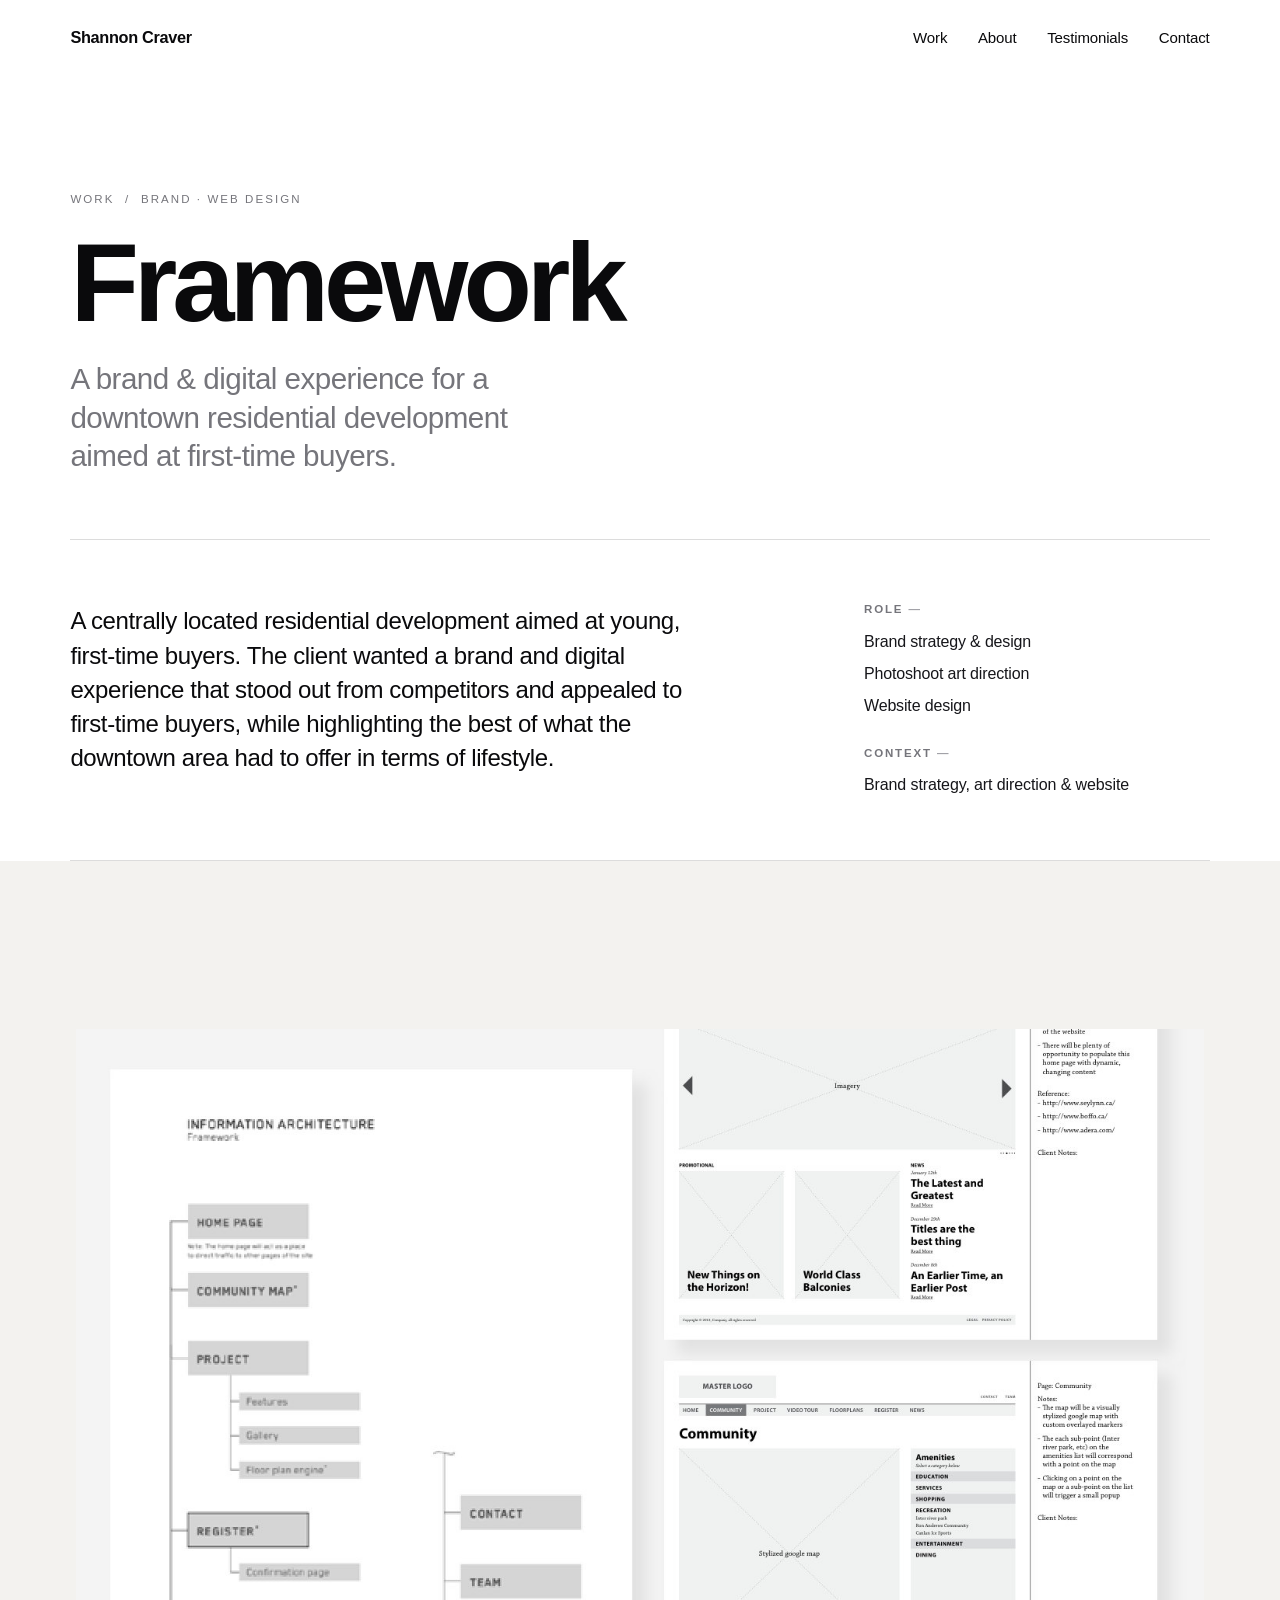
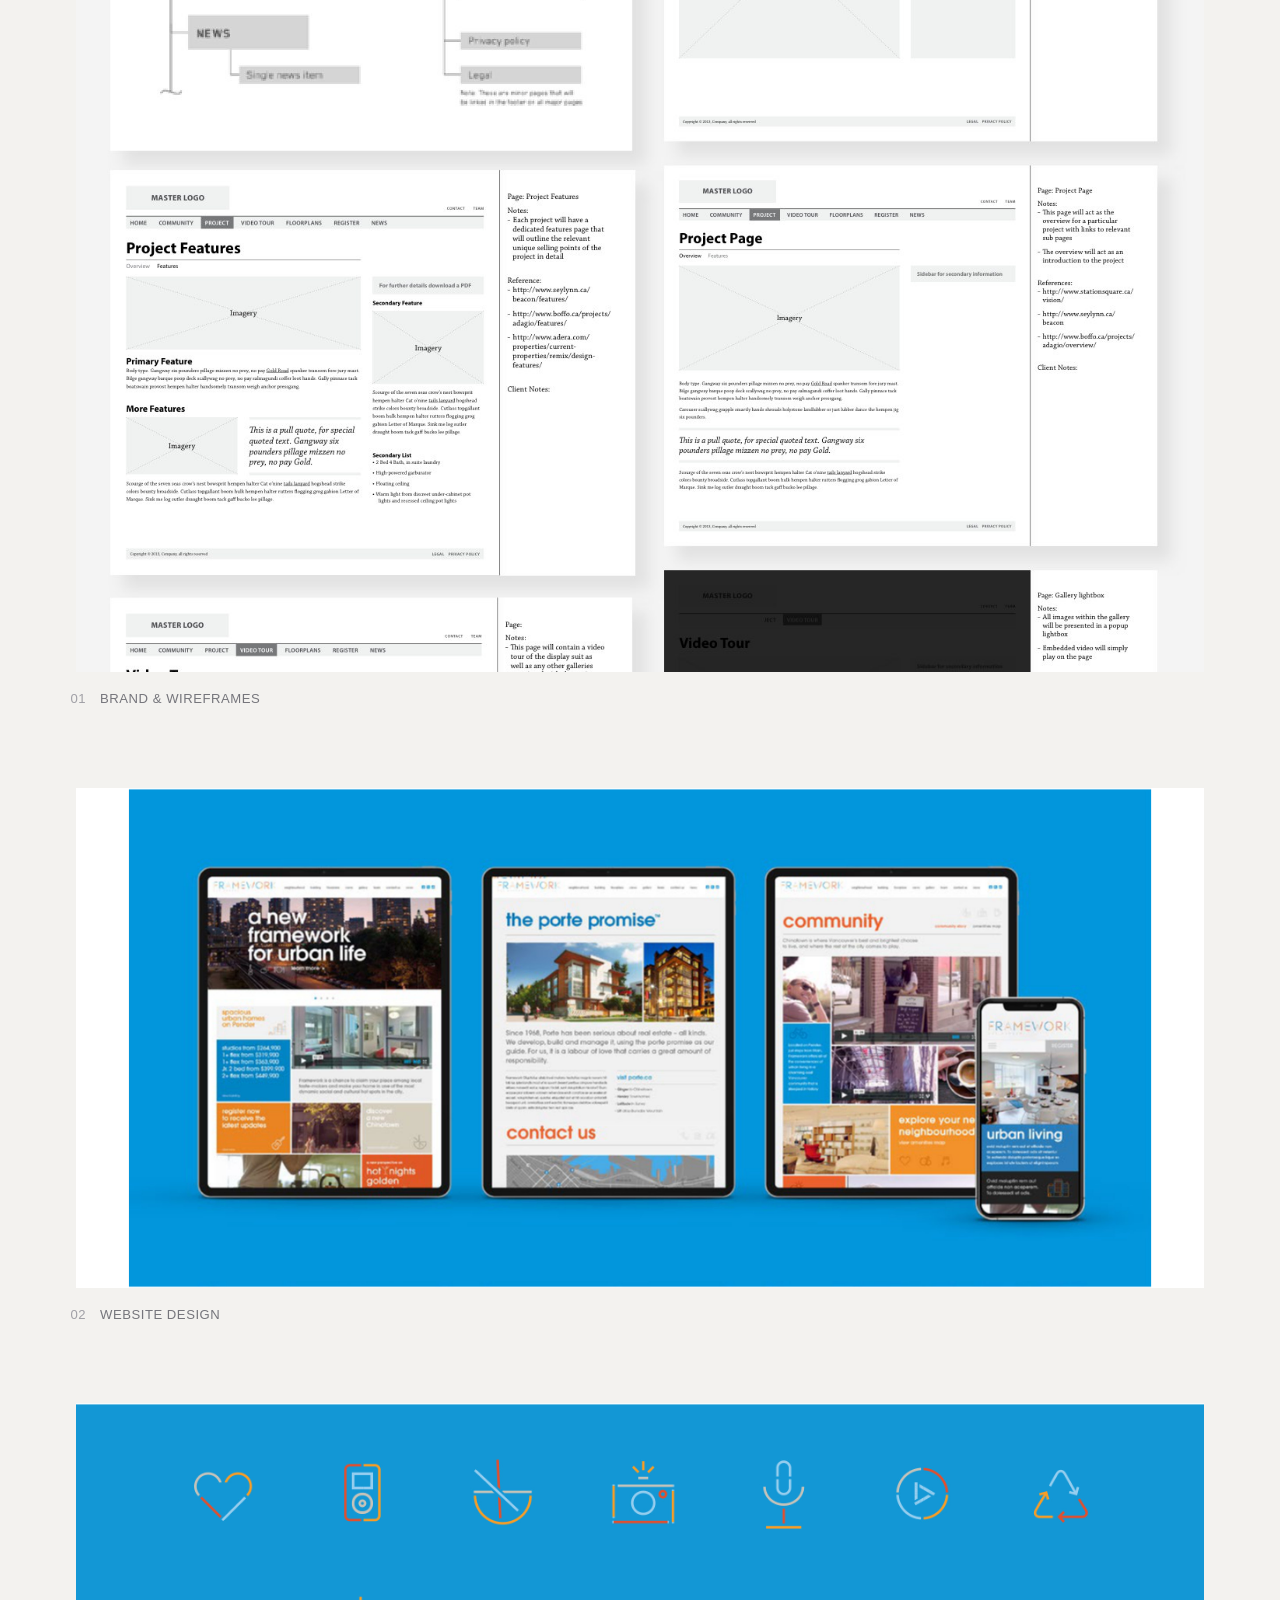
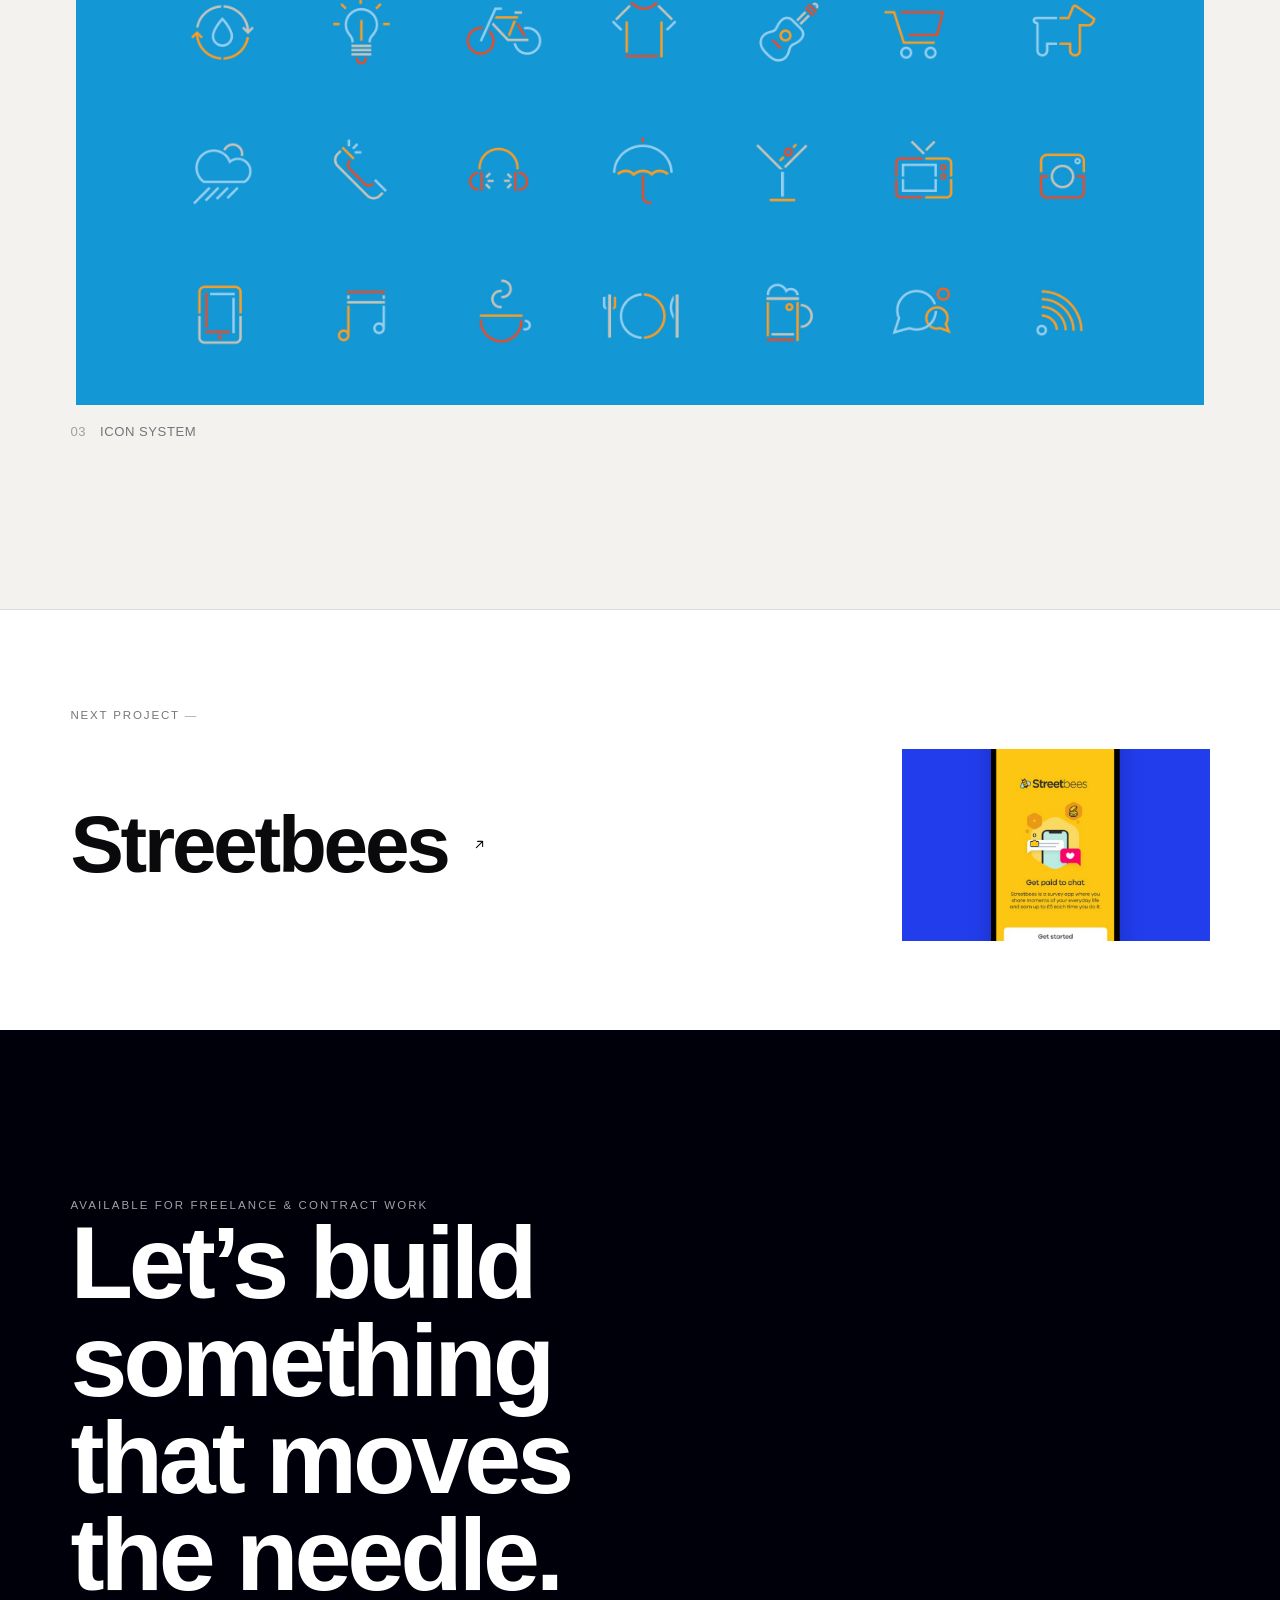
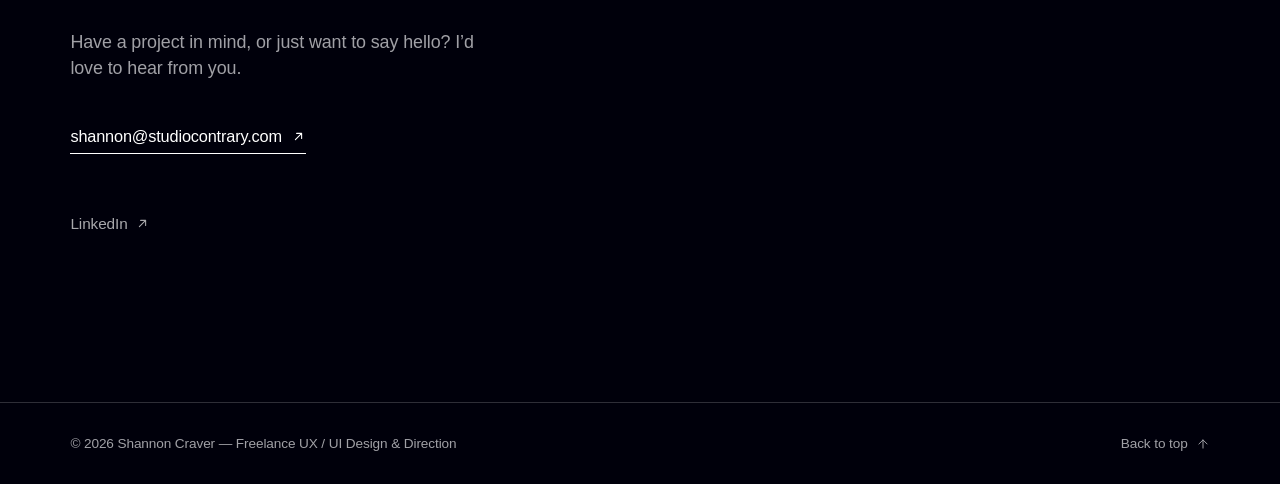
==== projects/framework.html @ 438d42d4 "Shannon Craver portfolio site Static portfolio generated from the 2023 credentials PDF.  🤖 Generated" ====
<!doctype html>
<html lang="en">
<head>
<meta charset="utf-8">
<meta name="viewport" content="width=device-width, initial-scale=1">
<title>Framework — Shannon Craver</title>
<meta name="description" content="A brand & digital experience for a downtown residential development aimed at first-time buyers.">
<meta property="og:type" content="website">
<meta property="og:title" content="Framework — Shannon Craver">
<meta property="og:description" content="A brand & digital experience for a downtown residential development aimed at first-time buyers.">
<meta property="og:image" content="../assets/spreads/full/p36.jpg">
<meta name="twitter:card" content="summary_large_image">
<link rel="icon" href="../assets/favicon.svg" type="image/svg+xml">
<link rel="stylesheet" href="../assets/css/style.css">
</head>
<body>
<header class="site-header" id="top">
  <div class="wrap">
    <a class="brand" href="../index.html">Shannon Craver</a>
    <nav class="nav" aria-label="Primary">
      <a href="../index.html#work">Work</a>
      <a href="../index.html#about">About</a>
      <a href="../index.html#testimonials">Testimonials</a>
      <a href="../index.html#contact">Contact</a>
    </nav>
    <button class="menu-toggle" aria-label="Menu" aria-expanded="false">
      <span></span><span></span><span></span>
    </button>
  </div>
</header>
<main>
<section class="proj-hero">
  <div class="wrap">
    <p class="eyebrow"><a href="../index.html#work">Work</a> &nbsp;/&nbsp; Brand · Web design</p>
    <h1>Framework</h1>
    <p class="tagline">A brand &amp; digital experience for a downtown residential development aimed at first-time buyers.</p>
  </div>
</section>
<section class="wrap">
  <div class="proj-meta">
    <p class="brief reveal">A centrally located residential development aimed at young, first-time buyers. The client wanted a brand and digital experience that stood out from competitors and appealed to first-time buyers, while highlighting the best of what the downtown area had to offer in terms of lifestyle.</p>
    <div class="side reveal d1">
      <div><h4>Role</h4><ul class="role-list"><li>Brand strategy &amp; design</li><li>Photoshoot art direction</li><li>Website design</li></ul></div>
      <div><h4>Context</h4><p class="ctx">Brand strategy, art direction &amp; website</p></div>
    </div>
  </div>
</section>
<section class="spreads section">
  <div class="wrap">
    <figure class="spread reveal">
      <button class="frame" data-full="../assets/spreads/full/p35.jpg" data-cap="Brand &amp; wireframes" aria-label="Enlarge: Brand &amp; wireframes">
        <img src="../assets/spreads/full/p35.jpg" alt="Framework — Brand &amp; wireframes" width="2560" height="1600" loading="lazy">
      </button>
      <figcaption><span class="n">01</span> Brand &amp; wireframes <span class="zoom">Click to enlarge</span></figcaption>
    </figure><figure class="spread reveal">
      <button class="frame" data-full="../assets/spreads/full/p36.jpg" data-cap="Website design" aria-label="Enlarge: Website design">
        <img src="../assets/spreads/full/p36.jpg" alt="Framework — Website design" width="2560" height="1600" loading="lazy">
      </button>
      <figcaption><span class="n">02</span> Website design <span class="zoom">Click to enlarge</span></figcaption>
    </figure><figure class="spread reveal">
      <button class="frame" data-full="../assets/spreads/full/p37.jpg" data-cap="Icon system" aria-label="Enlarge: Icon system">
        <img src="../assets/spreads/full/p37.jpg" alt="Framework — Icon system" width="2560" height="1600" loading="lazy">
      </button>
      <figcaption><span class="n">03</span> Icon system <span class="zoom">Click to enlarge</span></figcaption>
    </figure>
  </div>
</section>
</main>
<a class="next-proj" href="streetbees.html">
  <div class="wrap">
    <span class="label">Next project</span>
    <div class="row">
      <h3>Streetbees <svg class="arrow" width="15" height="15" viewBox="0 0 24 24" fill="none" stroke="currentColor" stroke-width="1.7" stroke-linecap="round" stroke-linejoin="round"><path d="M7 17L17 7M9 7h8v8"/></svg></h3>
      <div class="np-thumb"><img src="../assets/cards/streetbees.jpg" alt="Streetbees" width="800" height="500" loading="lazy"></div>
    </div>
  </div>
</a>
<section class="contact section" id="contact">
  <div class="wrap">
    <p class="eyebrow reveal" style="color:var(--muted-2)">Available for freelance &amp; contract work</p>
    <h2 class="big reveal d1">Let’s build<br>something<br><a href="mailto:shannon@studiocontrary.com">that moves<br>the needle.</a></h2>
    <p class="sub reveal d1">Have a project in mind, or just want to say hello? I’d love to hear from you.</p>
    <div class="cta-row reveal d2">
      <a class="link-arrow" href="mailto:shannon@studiocontrary.com">shannon@studiocontrary.com <svg class="arrow" width="15" height="15" viewBox="0 0 24 24" fill="none" stroke="currentColor" stroke-width="1.7" stroke-linecap="round" stroke-linejoin="round"><path d="M7 17L17 7M9 7h8v8"/></svg></a>
    </div>
    <div class="socials reveal d3"><a href="https://uk.linkedin.com/in/shannoncraver" target="_blank" rel="noopener">LinkedIn <svg class="arrow" width="15" height="15" viewBox="0 0 24 24" fill="none" stroke="currentColor" stroke-width="1.7" stroke-linecap="round" stroke-linejoin="round"><path d="M7 17L17 7M9 7h8v8"/></svg></a></div>
  </div>
</section>
<footer class="site-footer">
  <div class="wrap">
    <span>© <span data-year>2023</span> Shannon Craver — Freelance UX / UI Design & Direction</span>
    <a class="to-top" href="#top">Back to top
      <svg class="arrow" width="14" height="14" viewBox="0 0 24 24" fill="none" stroke="currentColor" stroke-width="1.7" stroke-linecap="round" stroke-linejoin="round"><path d="M12 19V5M5 12l7-7 7 7"/></svg>
    </a>
  </div>
</footer>
<script src="../assets/js/main.js"></script>
</body>
</html>
---- assets/css/style.css ----
/* =========================================================================
   Shannon Craver — Portfolio
   Minimal, typographic, monochrome. No rounded corners, no card chrome —
   the work provides the colour, the type does the rest.
   ========================================================================= */

:root {
  --ink:        #0a0a0c;
  --ink-2:      #16161a;
  --paper:      #ffffff;
  --paper-2:    #f3f2ef;   /* warm light grey for image fields */
  --muted:      #75757b;
  --muted-2:    #a0a0a6;
  --line:       rgba(10,10,12,.14);
  --line-soft:  rgba(10,10,12,.08);
  --line-dark:  rgba(255,255,255,.18);

  --maxw:   1320px;
  --gutter: clamp(22px, 5.5vw, 80px);

  --sans: "Helvetica Neue", Helvetica, "Inter", system-ui, -apple-system,
          "Segoe UI", Arial, sans-serif;

  --header-h: 76px;
  --ease: cubic-bezier(.22,.61,.36,1);
}

/* ---------- reset ---------- */
*,*::before,*::after { box-sizing: border-box; }
* { margin: 0; }
html { -webkit-text-size-adjust: 100%; scroll-behavior: smooth; }
@media (prefers-reduced-motion: reduce) { html { scroll-behavior: auto; } }

body {
  font-family: var(--sans);
  background: var(--paper);
  color: var(--ink);
  line-height: 1.55;
  font-size: clamp(1rem, .97rem + .18vw, 1.09rem);
  -webkit-font-smoothing: antialiased;
  text-rendering: optimizeLegibility;
  font-feature-settings: "kern" 1, "liga" 1;
  letter-spacing: -.006em;
  overflow-x: hidden;
}

img { max-width: 100%; display: block; }
a { color: inherit; text-decoration: none; }
button { font: inherit; color: inherit; cursor: pointer; border: 0; background: none; }
::selection { background: var(--ink); color: var(--paper); }
:focus-visible { outline: 2px solid currentColor; outline-offset: 4px; }

/* ---------- type primitives ---------- */
.eyebrow {
  font-size: .72rem; letter-spacing: .18em; text-transform: uppercase;
  color: var(--muted); font-weight: 500;
}
.eyebrow.on-dark { color: var(--muted-2); }
.eyebrow.dash::after { content: " —"; color: var(--muted-2); }
h1,h2,h3,h4 { font-weight: 600; letter-spacing: -.03em; line-height: 1; }

/* ---------- layout ---------- */
.wrap { width: 100%; max-width: var(--maxw); margin-inline: auto; padding-inline: var(--gutter); }
.section { padding-block: clamp(84px, 13vw, 184px); }
.rule { border: 0; border-top: 1px solid var(--line); }

/* section label + heading, echoing the PDF "LABEL —" motif */
.sec-head { margin-bottom: clamp(40px, 6vw, 80px); }
.sec-head .eyebrow { display: block; margin-bottom: 22px; }
.sec-head .eyebrow::after { content: " —"; color: var(--muted-2); }
.sec-head h2 { font-size: clamp(2rem, 1rem + 4vw, 3.7rem); max-width: 16ch; }
.sec-head .sub { color: var(--muted); margin-top: 16px; font-size: 1.05rem; }

/* ---------- header ---------- */
.site-header {
  position: fixed; inset: 0 0 auto 0; z-index: 60; height: var(--header-h);
  display: flex; align-items: center;
  transition: background .45s var(--ease), border-color .45s var(--ease);
  border-bottom: 1px solid transparent;
}
.site-header .wrap { display: flex; align-items: center; justify-content: space-between; gap: 24px; }
.brand { font-weight: 600; letter-spacing: -.02em; font-size: 1.02rem; white-space: nowrap; }
.nav { display: flex; align-items: center; gap: clamp(22px, 2.4vw, 40px); }
.nav a { font-size: .94rem; color: var(--ink); position: relative; padding-block: 3px; letter-spacing: -.01em; }
.nav a::after {
  content:""; position:absolute; left:0; bottom:0; height:1px; width:100%;
  background: currentColor; transform: scaleX(0); transform-origin: left;
  transition: transform .4s var(--ease);
}
.nav a:hover::after, .nav a:focus-visible::after { transform: scaleX(1); }

.site-header.over-hero { color: var(--paper); }
.site-header.over-hero .brand, .site-header.over-hero .nav a { color: var(--paper); }
.site-header.over-hero .menu-toggle span { background: var(--paper); }
.site-header.scrolled {
  background: rgba(255,255,255,.86);
  backdrop-filter: saturate(180%) blur(16px);
  -webkit-backdrop-filter: saturate(180%) blur(16px);
  border-bottom-color: var(--line-soft);
}
.site-header.scrolled .brand, .site-header.scrolled .nav a { color: var(--ink); }
.site-header.scrolled .menu-toggle span { background: var(--ink); }

.menu-toggle { display: none; width: 28px; height: 16px; position: relative; }
.menu-toggle span {
  position: absolute; left: 0; height: 1.5px; width: 100%; background: var(--ink);
  transition: transform .4s var(--ease), opacity .25s, top .4s var(--ease);
}
.menu-toggle span:nth-child(1){ top: 0; }
.menu-toggle span:nth-child(2){ top: 7px; }
.menu-toggle span:nth-child(3){ top: 14px; }
body.menu-open .menu-toggle span:nth-child(1){ top: 7px; transform: rotate(45deg); }
body.menu-open .menu-toggle span:nth-child(2){ opacity: 0; }
body.menu-open .menu-toggle span:nth-child(3){ top: 7px; transform: rotate(-45deg); }

/* ---------- CTAs (squared, never pills) ---------- */
.link-arrow {
  display: inline-flex; align-items: center; gap: .55em;
  font-size: 1.02rem; font-weight: 500; letter-spacing: -.01em;
  padding-bottom: 4px; border-bottom: 1px solid currentColor;
  transition: opacity .3s var(--ease);
}
.link-arrow .arrow { transition: transform .35s var(--ease); }
.link-arrow:hover .arrow { transform: translate(3px,-3px); }
.link-arrow:hover { opacity: .62; }
.cta-row { display: flex; flex-wrap: wrap; gap: clamp(20px, 3vw, 40px); }

/* ---------- hero ---------- */
.hero {
  background: #00000b; color: var(--paper);
  min-height: 100svh; display: flex; align-items: flex-end;
  position: relative; overflow: hidden;
  padding-block: calc(var(--header-h) + 40px) clamp(46px, 9vh, 104px);
}
.hero::after {
  content:""; position:absolute; inset:0; pointer-events:none;
  background: radial-gradient(130% 90% at 82% -10%, rgba(255,255,255,.05), transparent 58%);
}
.hero .wrap { position: relative; z-index: 2; width: 100%; }
.hero .eyebrow { margin-bottom: clamp(22px, 4vw, 40px); }
.hero h1 {
  font-size: clamp(3.2rem, 13vw, 11rem); font-weight: 600;
  letter-spacing: -.045em; line-height: .88;
}
.hero .lede {
  margin-top: clamp(24px, 3.4vw, 42px);
  font-size: clamp(1.15rem, 1rem + 1.1vw, 1.85rem);
  font-weight: 400; max-width: 26ch; color: rgba(255,255,255,.82); letter-spacing: -.018em;
  line-height: 1.32;
}
.hero .cta-row { margin-top: clamp(30px, 4.5vw, 52px); }
.scroll-cue {
  position: absolute; left: var(--gutter); bottom: 28px; z-index: 2;
  font-size: .7rem; letter-spacing: .18em; text-transform: uppercase; color: var(--muted-2);
  display: flex; align-items: center; gap: 12px;
}
.scroll-cue .bar { width: 34px; height: 1px; background: rgba(255,255,255,.3); position: relative; overflow: hidden; }
.scroll-cue .bar::after { content:""; position:absolute; inset:0; background:#fff; transform: translateX(-100%); animation: slide 2.6s var(--ease) infinite; }
@keyframes slide { 0%{transform:translateX(-100%)} 55%{transform:translateX(100%)} 100%{transform:translateX(100%)} }

/* ---------- work grid ---------- */
.work-grid { display: grid; grid-template-columns: repeat(2, 1fr); gap: clamp(40px,5vw,96px) clamp(28px,4vw,64px); }
.card { display: block; }
.card-img { overflow: hidden; aspect-ratio: 16/10; background: var(--paper-2); }
.card-img img {
  width: 100%; height: 100%; object-fit: cover; object-position: center;
  transition: transform .8s var(--ease), opacity .5s;
}
.card:hover .card-img img { transform: scale(1.04); }
.card-body { padding-top: 22px; }
.card-title { display: flex; align-items: baseline; gap: 14px; }
.card-title h3 { font-size: clamp(1.5rem, 1rem + 1.6vw, 2.3rem); }
.card-title .arrow { margin-left: auto; opacity: 0; transform: translate(-6px,6px); transition: opacity .4s var(--ease), transform .4s var(--ease); }
.card:hover .card-title .arrow { opacity: 1; transform: none; }
.card-desc { color: var(--muted); margin-top: 12px; max-width: 46ch; font-size: 1.02rem; line-height: 1.45; }
.card-tags { margin-top: 16px; color: var(--muted-2); font-size: .76rem; letter-spacing: .04em; text-transform: uppercase; }

/* ---------- about ---------- */
.about .intro { font-size: clamp(1.7rem, 1rem + 3vw, 3.3rem); font-weight: 500; letter-spacing: -.03em; line-height: 1.1; max-width: 19ch; }
.about .intro em { font-style: normal; color: var(--muted-2); }
.about-grid { display: grid; grid-template-columns: 1.1fr .9fr; gap: clamp(40px, 6vw, 100px); margin-top: clamp(52px, 7vw, 96px); }
.about-bio { font-size: 1.06rem; }
.about-bio p + p { margin-top: 1.1em; }
.about-bio .with { margin-top: 32px; list-style: none; padding: 0; display: grid; gap: 13px; }
.about-bio .with li { position: relative; padding-left: 28px; color: var(--ink-2); }
.about-bio .with li::before { content:""; position:absolute; left:0; top:.66em; width:14px; height:1px; background: var(--ink); }

.facts { display: grid; gap: clamp(34px, 4vw, 48px); align-content: start; }
.fact h4 { font-size: .72rem; letter-spacing: .16em; text-transform: uppercase; color: var(--muted); font-weight: 600; margin-bottom: 18px; }
.fact h4::after { content:" —"; color: var(--muted-2); }
.fact ul { list-style: none; padding: 0; columns: 2; column-gap: 28px; }
.fact.single ul { columns: 1; }
.fact li { padding: 4px 0; font-size: .98rem; break-inside: avoid; color: var(--ink-2); }
.cv-row { display: flex; justify-content: space-between; gap: 16px; padding: 13px 0; border-top: 1px solid var(--line-soft); }
.cv-row:first-of-type { border-top: 0; }
.cv-row .role { color: var(--ink-2); } .cv-row .role b { font-weight: 600; color: var(--ink); }
.cv-row .when { color: var(--muted); font-size: .85rem; white-space: nowrap; font-variant-numeric: tabular-nums; }

/* ---------- testimonials (no cards) ---------- */
.quotes { background: var(--paper-2); }
.quote-grid { columns: 3; column-gap: clamp(34px, 4vw, 64px); }
.quote { break-inside: avoid; padding: 26px 0 34px; border-top: 1px solid var(--line); margin-bottom: 0; }
.quote:first-child { border-top: 0; }
.quote .mark { font-size: 4.4rem; font-weight: 600; line-height: 1; color: var(--ink); height: .5em; margin-bottom: 8px; letter-spacing: -.02em; }
.quote blockquote { font-size: 1.12rem; letter-spacing: -.016em; line-height: 1.42; color: var(--ink); }
.quote .who { margin-top: 18px; }
.quote .who b { font-weight: 600; display: block; }
.quote .who span { color: var(--muted); font-size: .9rem; }

/* ---------- contact ---------- */
.contact { background: #00000b; color: var(--paper); }
.contact .big { font-size: clamp(2.6rem, 1rem + 7.5vw, 6.4rem); font-weight: 600; letter-spacing: -.04em; line-height: .95; }
.contact .big a { color: inherit; }
.contact .sub { color: var(--muted-2); margin-top: 26px; max-width: 44ch; font-size: 1.12rem; line-height: 1.45; }
.contact .cta-row { margin-top: 42px; }
.socials { margin-top: 58px; display: flex; flex-wrap: wrap; gap: clamp(22px,3vw,40px); }
.socials a { color: rgba(255,255,255,.66); font-size: .96rem; display:inline-flex; gap:7px; align-items:center; transition: color .3s; }
.socials a:hover { color: #fff; }
.socials a .arrow { transition: transform .3s var(--ease); }
.socials a:hover .arrow { transform: translate(2px,-2px); }

/* ---------- footer ---------- */
.site-footer { background: #00000b; color: var(--muted-2); border-top: 1px solid var(--line-dark); }
.site-footer .wrap { display: flex; justify-content: space-between; align-items: center; gap: 18px; flex-wrap: wrap; padding-block: 30px; font-size: .85rem; }
.site-footer a:hover { color: #fff; }
.to-top { display:inline-flex; align-items:center; gap:8px; }
.to-top .arrow { transition: transform .3s var(--ease); }
.to-top:hover .arrow { transform: translateY(-3px); }

/* =========================================================================
   PROJECT PAGE
   ========================================================================= */
.proj-hero { padding-top: calc(var(--header-h) + clamp(56px, 9vw, 128px)); padding-bottom: clamp(38px, 5vw, 64px); }
.proj-hero .eyebrow a { color: var(--muted); transition: color .3s; }
.proj-hero .eyebrow a:hover { color: var(--ink); }
.proj-hero h1 { font-size: clamp(2.8rem, 1rem + 8vw, 7rem); letter-spacing: -.045em; line-height: .92; margin-top: 22px; }
.proj-hero .tagline { font-size: clamp(1.2rem, 1rem + 1.1vw, 1.85rem); color: var(--muted); margin-top: 26px; max-width: 28ch; letter-spacing: -.018em; line-height: 1.3; }

.proj-meta { display: grid; grid-template-columns: repeat(12,1fr); gap: clamp(28px,4vw,56px); padding-block: clamp(40px,5vw,68px); border-top: 1px solid var(--line); border-bottom: 1px solid var(--line); }
.proj-meta .brief { grid-column: span 7; font-size: clamp(1.15rem,1rem + .7vw,1.5rem); letter-spacing: -.016em; line-height: 1.42; }
.proj-meta .side { grid-column: 9 / span 4; display: grid; gap: 30px; align-content: start; }
.proj-meta .side h4 { font-size: .72rem; letter-spacing: .16em; text-transform: uppercase; color: var(--muted); font-weight: 600; margin-bottom: 14px; }
.proj-meta .side h4::after { content:" —"; color: var(--muted-2); }
.proj-meta .side .role-list { list-style: none; padding: 0; display: grid; gap: 7px; }
.proj-meta .side .role-list li { font-size: 1rem; color: var(--ink-2); letter-spacing: -.01em; }
.proj-meta .side .ctx { font-size: 1rem; color: var(--ink-2); line-height: 1.4; }

/* spreads — bare images, no frame */
.spreads { background: var(--paper-2); }
.spread { margin-bottom: clamp(40px, 6vw, 88px); }
.spread:last-child { margin-bottom: 0; }
.spread figure { margin: 0; }
.spread button.frame { display: block; width: 100%; overflow: hidden; background: transparent; transition: opacity .4s var(--ease); }
.spread button.frame:hover { opacity: .92; }
.spread img { width: 100%; height: auto; }
.spread figcaption { margin-top: 16px; display: flex; align-items: center; gap: 14px; color: var(--muted); font-size: .82rem; letter-spacing: .04em; text-transform: uppercase; }
.spread figcaption .n { font-variant-numeric: tabular-nums; color: var(--muted-2); }
.spread figcaption .zoom { margin-left: auto; opacity: 0; transition: opacity .3s; letter-spacing: .08em; }
.spread:hover figcaption .zoom { opacity: 1; }

/* next project */
.next-proj { display: block; background: var(--paper); border-top: 1px solid var(--line); }
.next-proj .wrap { padding-block: clamp(48px, 7vw, 92px); }
.next-proj .label { color: var(--muted); font-size: .72rem; letter-spacing: .16em; text-transform: uppercase; }
.next-proj .label::after { content:" —"; color: var(--muted-2); }
.next-proj .row { display: flex; align-items: center; justify-content: space-between; gap: 24px; margin-top: 22px; }
.next-proj h3 { font-size: clamp(2.2rem, 1rem + 5.5vw, 5rem); letter-spacing: -.04em; transition: transform .45s var(--ease); display:flex; align-items:center; gap:.3em; }
.next-proj h3 .arrow { transition: transform .45s var(--ease); }
.next-proj:hover h3 { transform: translateX(12px); }
.next-proj:hover h3 .arrow { transform: translate(4px,-4px); }
.next-proj .np-thumb { width: clamp(140px, 24vw, 320px); aspect-ratio: 16/10; overflow: hidden; flex: none; background: var(--paper-2); }
.next-proj .np-thumb img { width: 100%; height: 100%; object-fit: cover; object-position: center; }

/* =========================================================================
   LIGHTBOX
   ========================================================================= */
.lb { position: fixed; inset: 0; z-index: 100; display: none; }
.lb.open { display: block; }
.lb-backdrop { position: absolute; inset: 0; background: rgba(5,5,8,.95); opacity: 0; transition: opacity .35s; }
.lb.open .lb-backdrop { opacity: 1; }
.lb-stage { position: absolute; inset: 0; display: grid; place-items: center; padding: clamp(16px, 4vw, 72px); }
.lb-img { max-width: 100%; max-height: 100%; transform: scale(.98); opacity: 0; transition: transform .4s var(--ease), opacity .3s; }
.lb.open .lb-img { transform: scale(1); opacity: 1; }
.lb-cap { position: absolute; left: 0; right: 0; bottom: 24px; text-align: center; color: rgba(255,255,255,.66); font-size: .8rem; letter-spacing: .08em; text-transform: uppercase; }
.lb-close { position: absolute; top: 22px; right: 24px; width: 44px; height: 44px; color: #fff; display: grid; place-items: center; transition: opacity .3s, transform .4s; opacity:.8; }
.lb-close:hover { opacity: 1; transform: rotate(90deg); }
.lb-nav { position: absolute; top: 50%; transform: translateY(-50%); width: 50px; height: 50px; color: #fff; display: grid; place-items: center; opacity:.7; transition: opacity .3s; }
.lb-nav:hover { opacity: 1; }
.lb-prev { left: clamp(8px,1.5vw,24px); } .lb-next { right: clamp(8px,1.5vw,24px); }
.lb-count { position: absolute; top: 26px; left: 26px; color: rgba(255,255,255,.6); font-size: .82rem; font-variant-numeric: tabular-nums; letter-spacing: .08em; }

/* =========================================================================
   REVEAL
   ========================================================================= */
.reveal { opacity: 0; transform: translateY(24px); transition: opacity .9s var(--ease), transform .9s var(--ease); }
.reveal.in-view { opacity: 1; transform: none; }
.reveal.d1 { transition-delay: .08s; } .reveal.d2 { transition-delay: .16s; } .reveal.d3 { transition-delay: .24s; }
@media (prefers-reduced-motion: reduce) {
  .reveal { opacity: 1 !important; transform: none !important; transition: none; }
  .scroll-cue .bar::after { animation: none; }
}

/* =========================================================================
   RESPONSIVE
   ========================================================================= */
@media (max-width: 900px) {
  .nav { position: fixed; inset: 0; flex-direction: column; justify-content: center; gap: 30px;
         background: #00000b; color: #fff; transform: translateY(-100%);
         opacity: 0; visibility: hidden; pointer-events: none;
         transition: transform .55s var(--ease), opacity .4s, visibility .4s; }
  body.menu-open .nav { transform: none; opacity: 1; visibility: visible; pointer-events: auto; }
  .nav a, .site-header.scrolled .nav a, .site-header.over-hero .nav a { color: #fff; font-size: 1.7rem; letter-spacing: -.02em; }
  .menu-toggle { display: block; z-index: 70; }
  .about-grid { grid-template-columns: 1fr; gap: clamp(40px,6vw,60px); }
  .proj-meta { grid-template-columns: 1fr; }
  .proj-meta .brief, .proj-meta .side { grid-column: auto; }
  .quote-grid { columns: 2; }
}
@media (max-width: 620px) {
  .work-grid { grid-template-columns: 1fr; gap: clamp(44px,9vw,60px); }
  .quote-grid { columns: 1; }
  .fact ul { columns: 1; }
  .next-proj .np-thumb { display: none; }
  .hero { min-height: 94svh; }
  .card-title .arrow { display: none; }
}
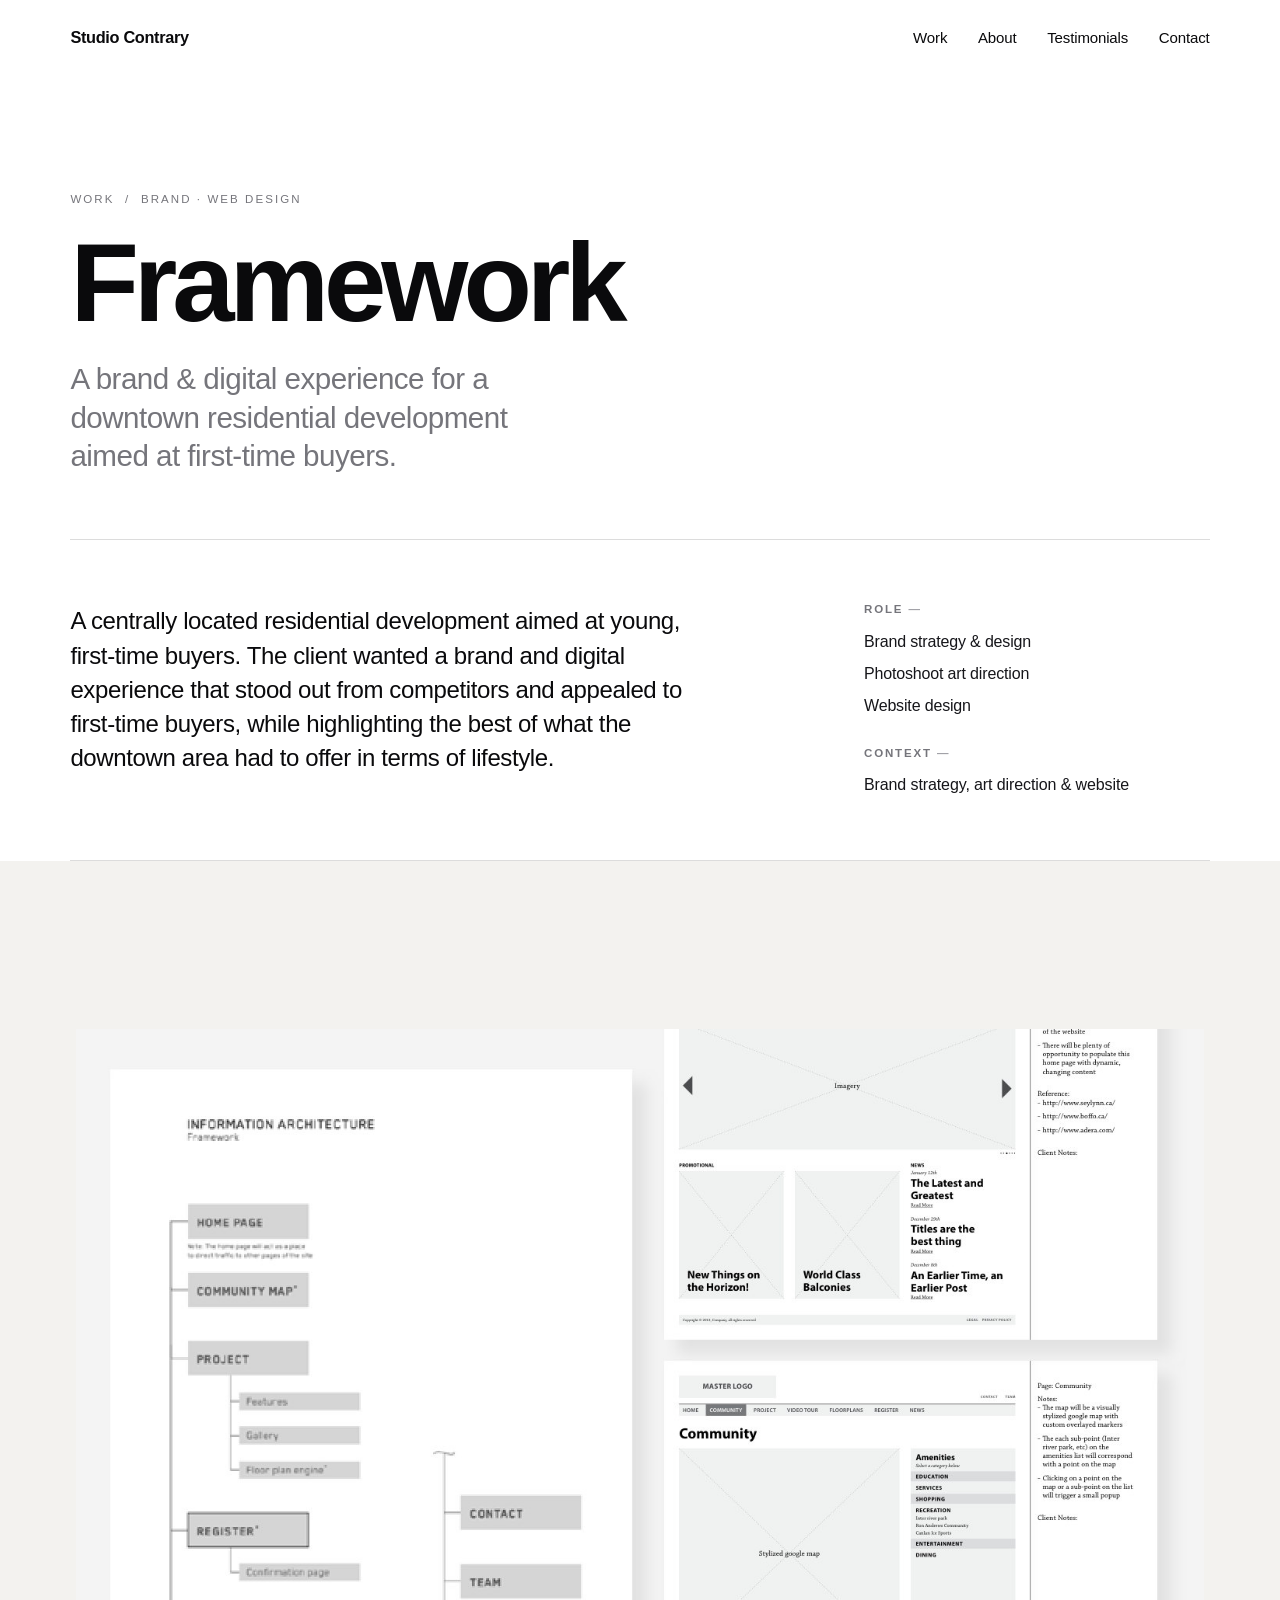
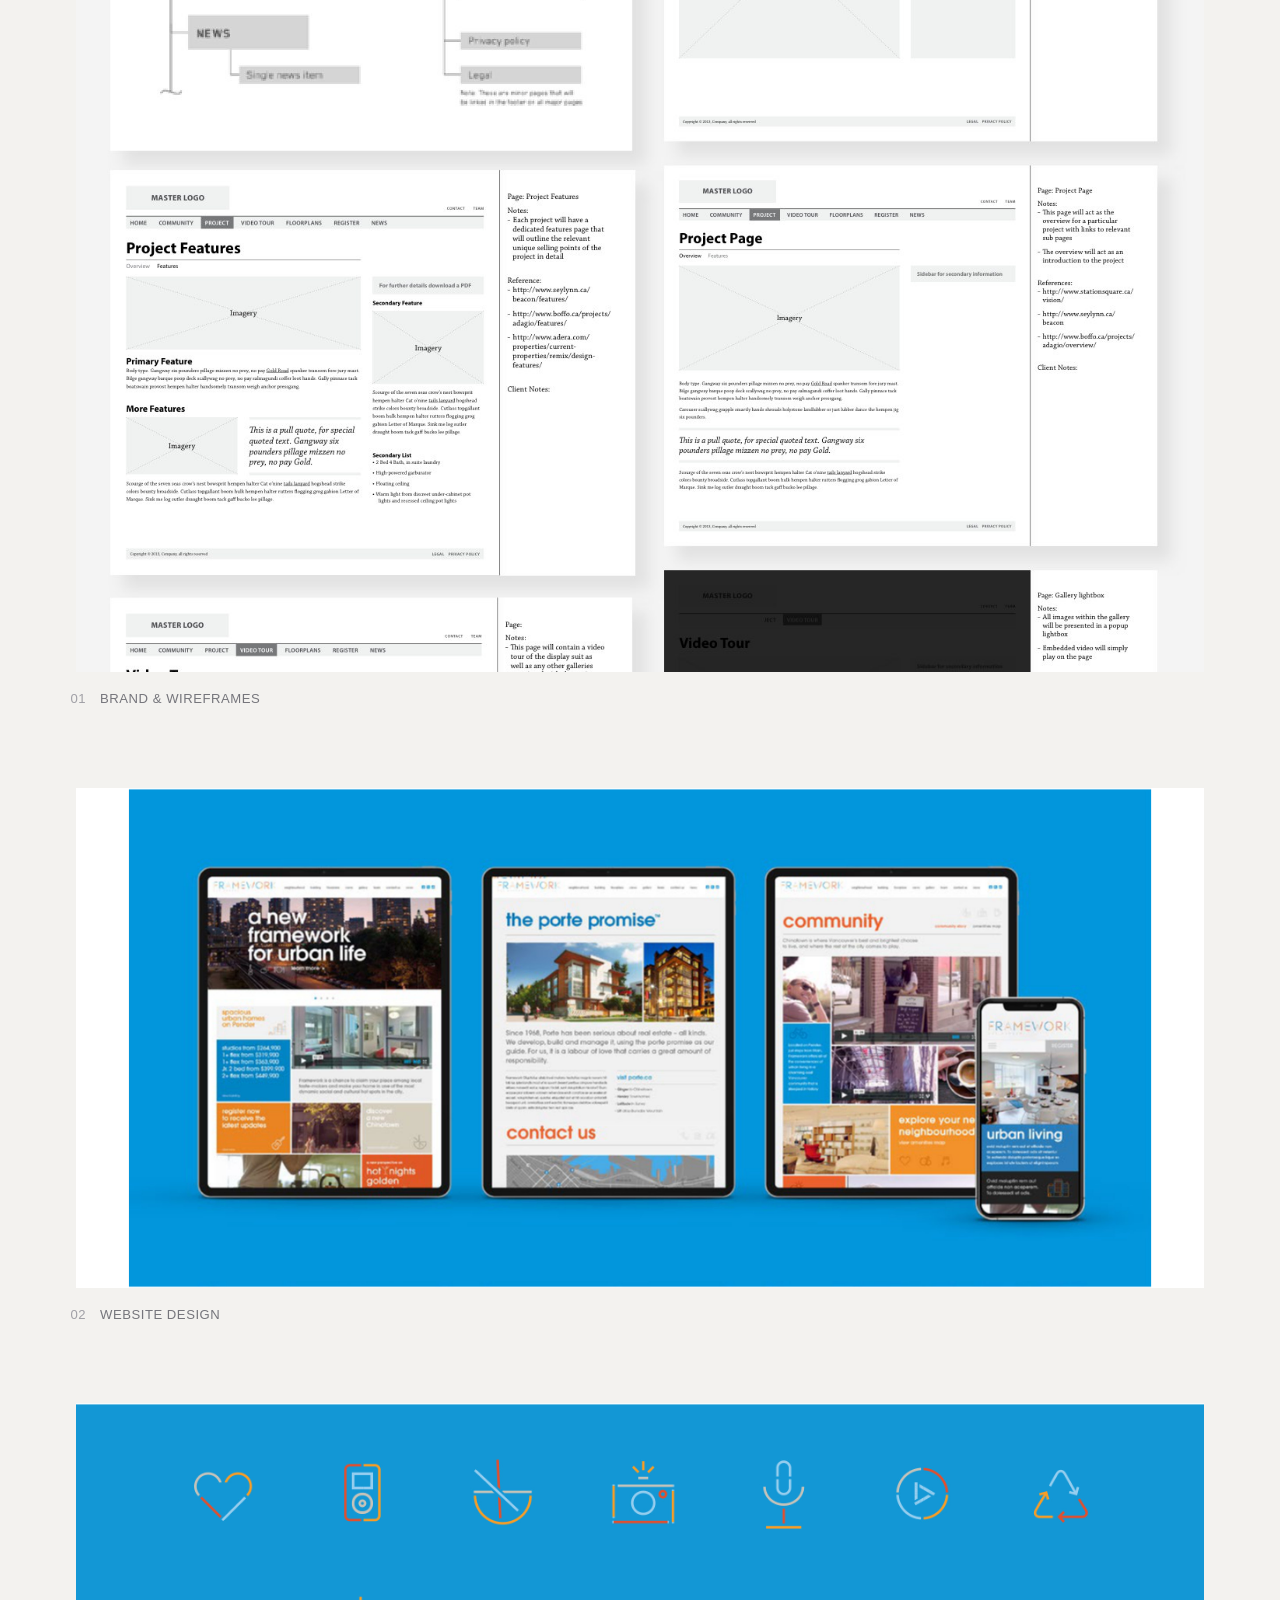
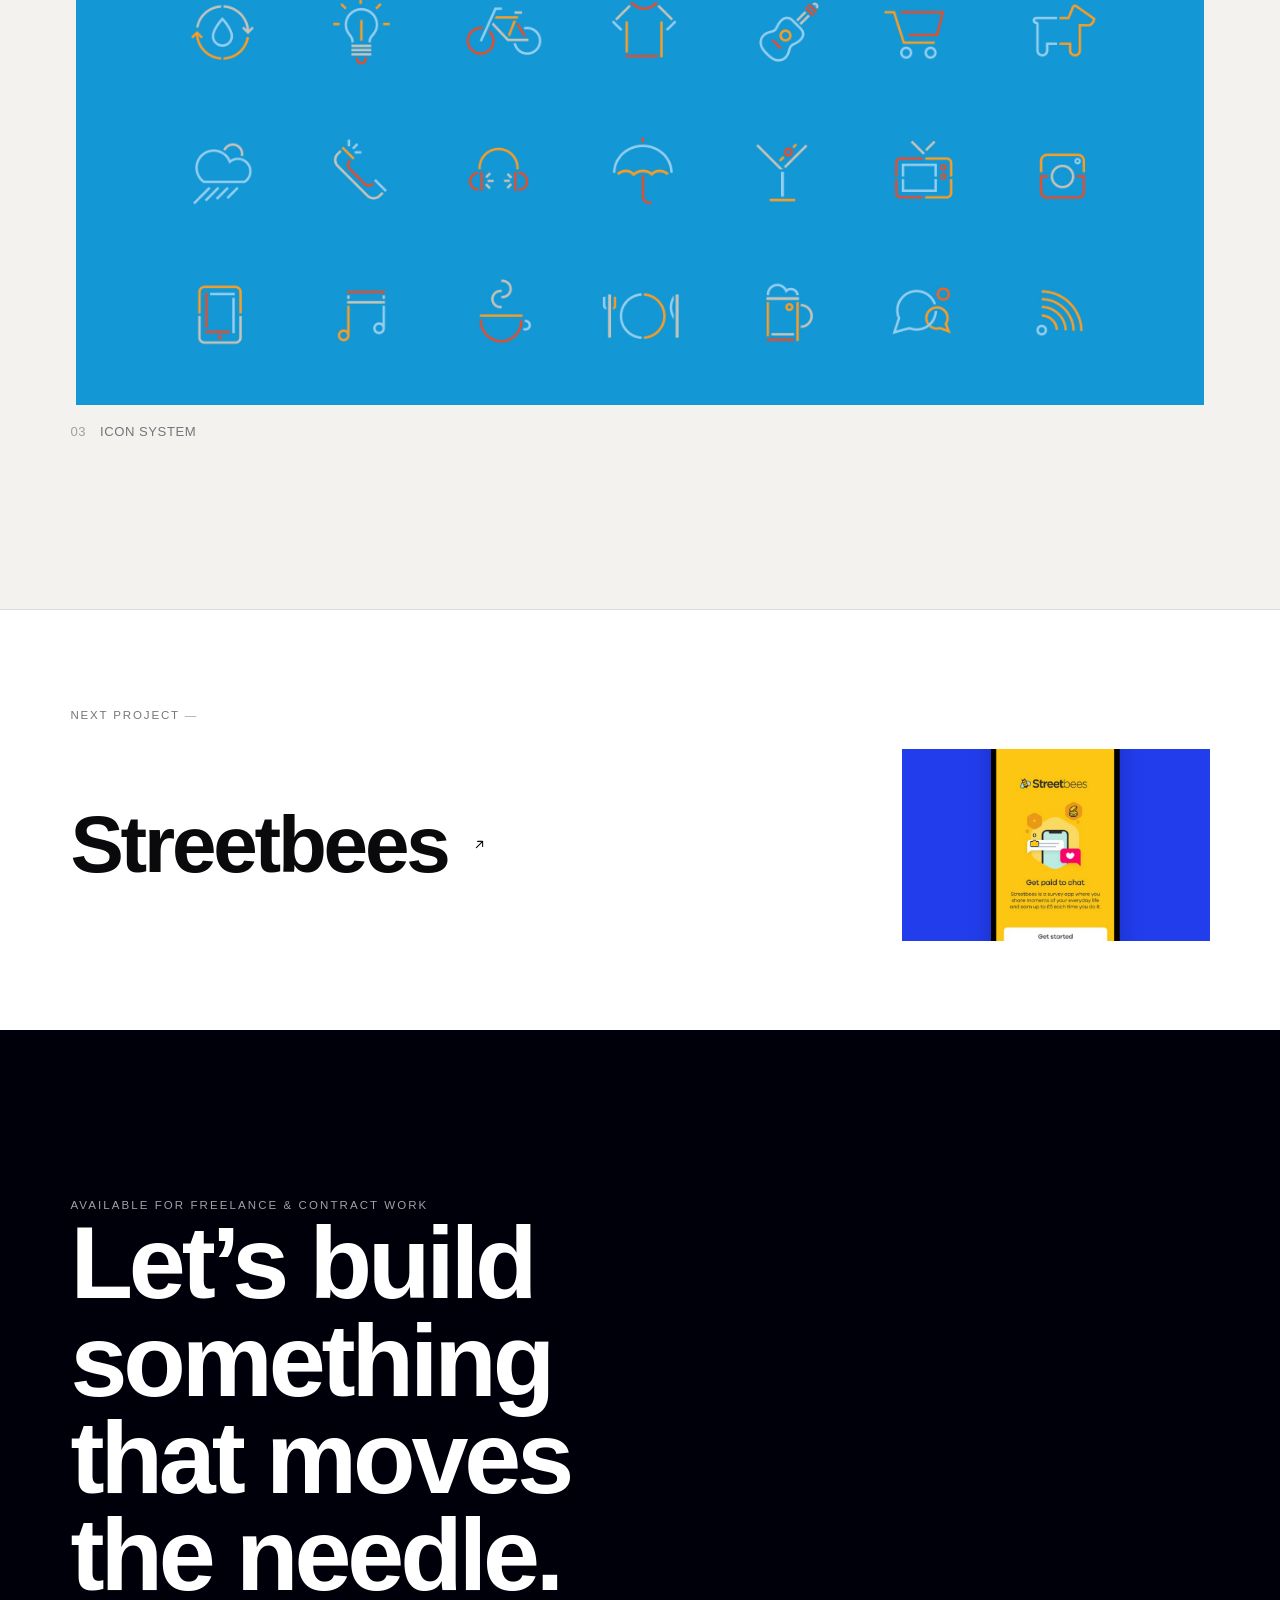
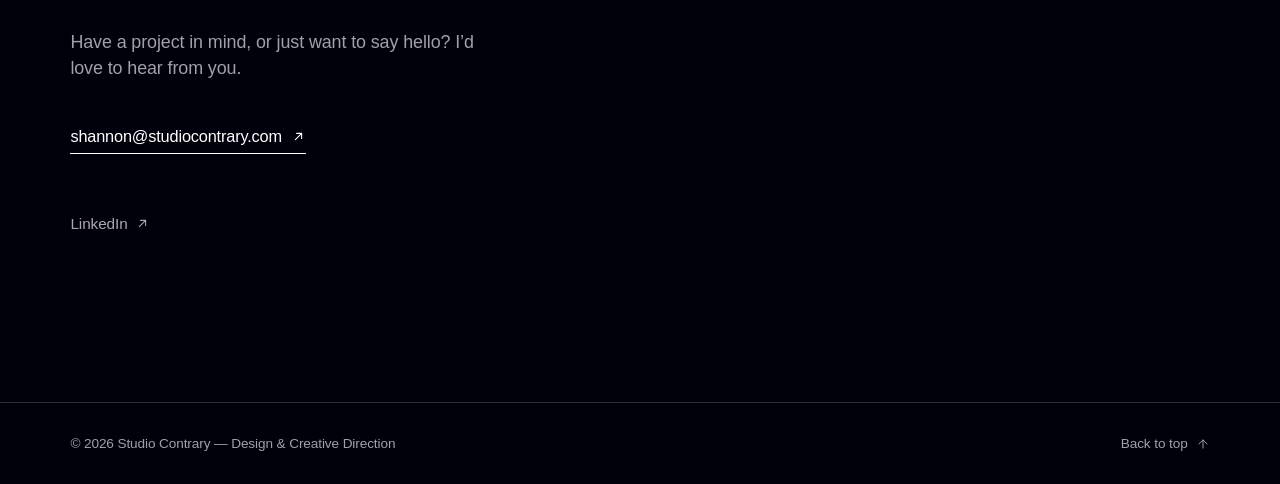
==== commit b6cba337: "Rebrand to Studio Contrary; add custom domain (www.studiocontrary.com) Co-Authored-By: Claude Opus 4" ====
--- a/projects/framework.html
+++ b/projects/framework.html
@@ -3,10 +3,10 @@
 <head>
 <meta charset="utf-8">
 <meta name="viewport" content="width=device-width, initial-scale=1">
-<title>Framework — Shannon Craver</title>
+<title>Framework — Studio Contrary</title>
 <meta name="description" content="A brand & digital experience for a downtown residential development aimed at first-time buyers.">
 <meta property="og:type" content="website">
-<meta property="og:title" content="Framework — Shannon Craver">
+<meta property="og:title" content="Framework — Studio Contrary">
 <meta property="og:description" content="A brand & digital experience for a downtown residential development aimed at first-time buyers.">
 <meta property="og:image" content="../assets/spreads/full/p36.jpg">
 <meta name="twitter:card" content="summary_large_image">
@@ -16,7 +16,7 @@
 <body>
 <header class="site-header" id="top">
   <div class="wrap">
-    <a class="brand" href="../index.html">Shannon Craver</a>
+    <a class="brand" href="../index.html">Studio Contrary</a>
     <nav class="nav" aria-label="Primary">
       <a href="../index.html#work">Work</a>
       <a href="../index.html#about">About</a>
@@ -88,7 +88,7 @@
 </section>
 <footer class="site-footer">
   <div class="wrap">
-    <span>© <span data-year>2023</span> Shannon Craver — Freelance UX / UI Design & Direction</span>
+    <span>© <span data-year>2023</span> Studio Contrary — Design & Creative Direction</span>
     <a class="to-top" href="#top">Back to top
       <svg class="arrow" width="14" height="14" viewBox="0 0 24 24" fill="none" stroke="currentColor" stroke-width="1.7" stroke-linecap="round" stroke-linejoin="round"><path d="M12 19V5M5 12l7-7 7 7"/></svg>
     </a>
